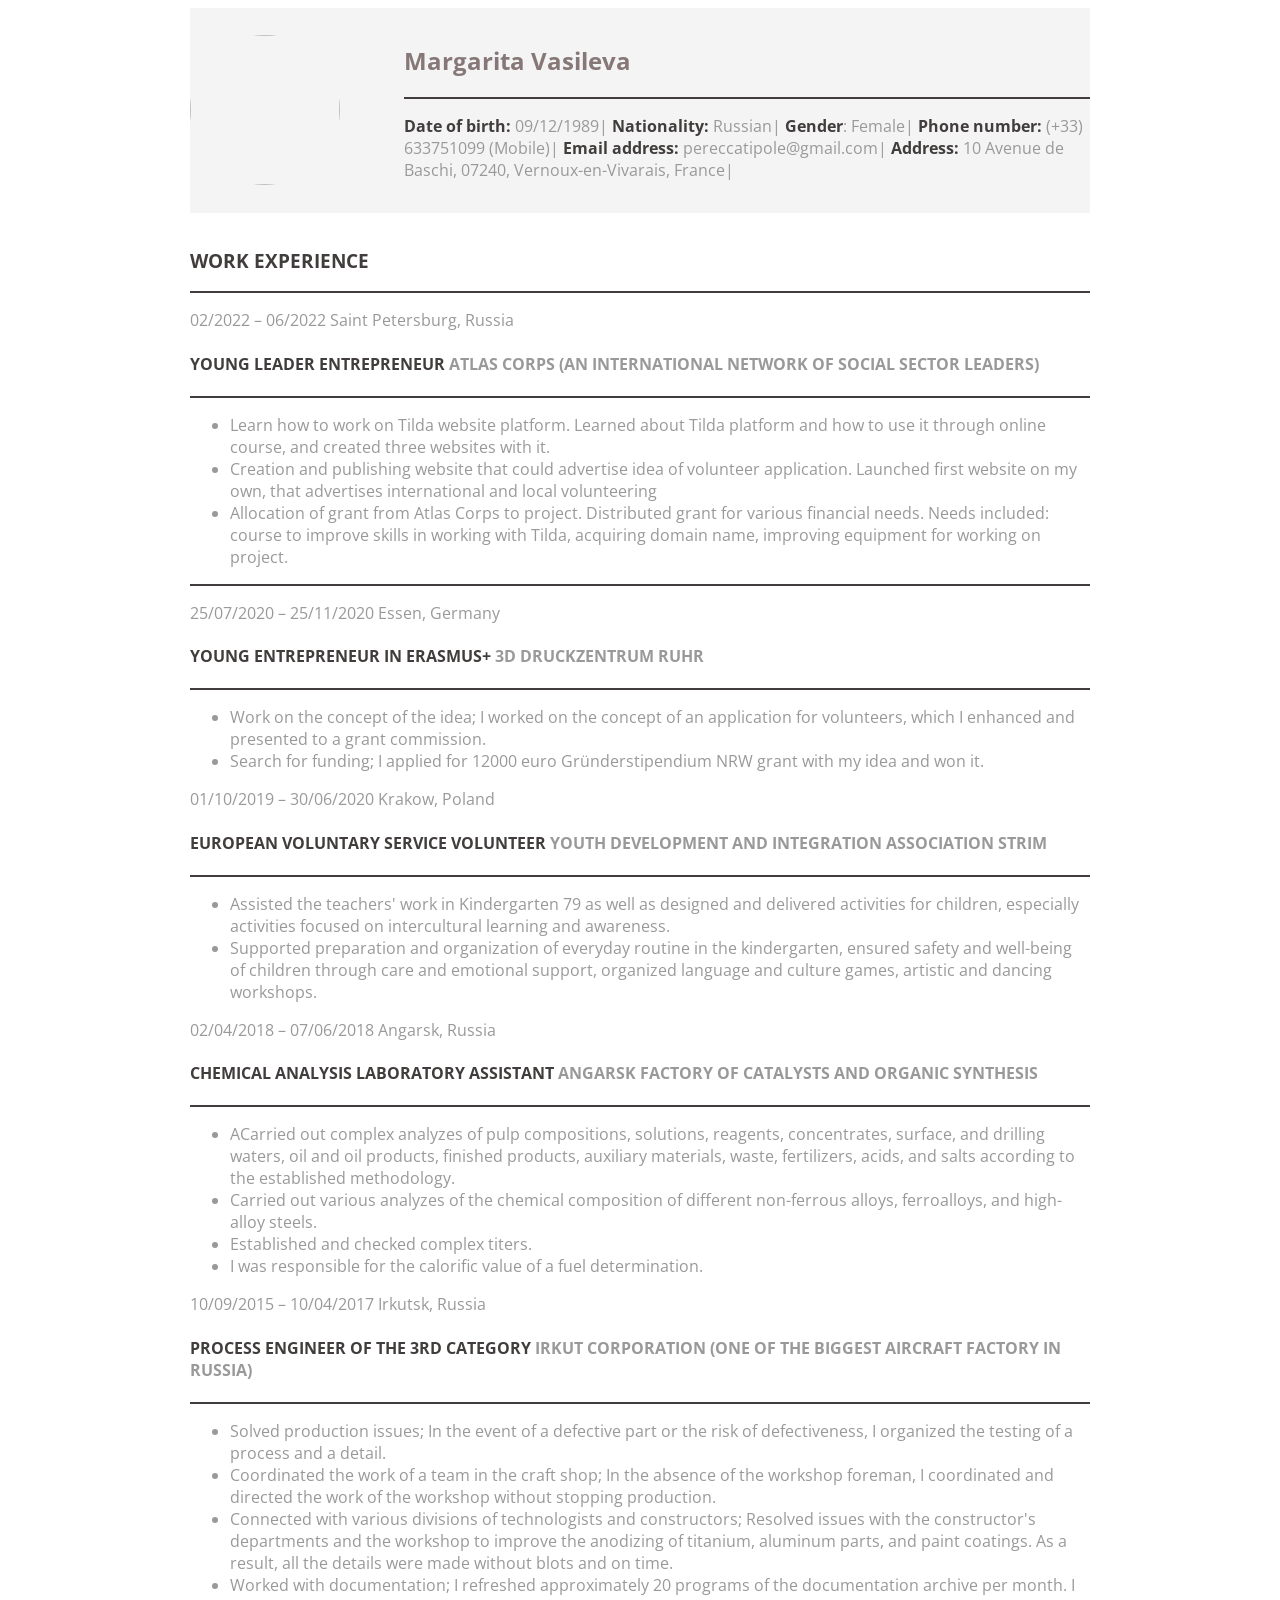
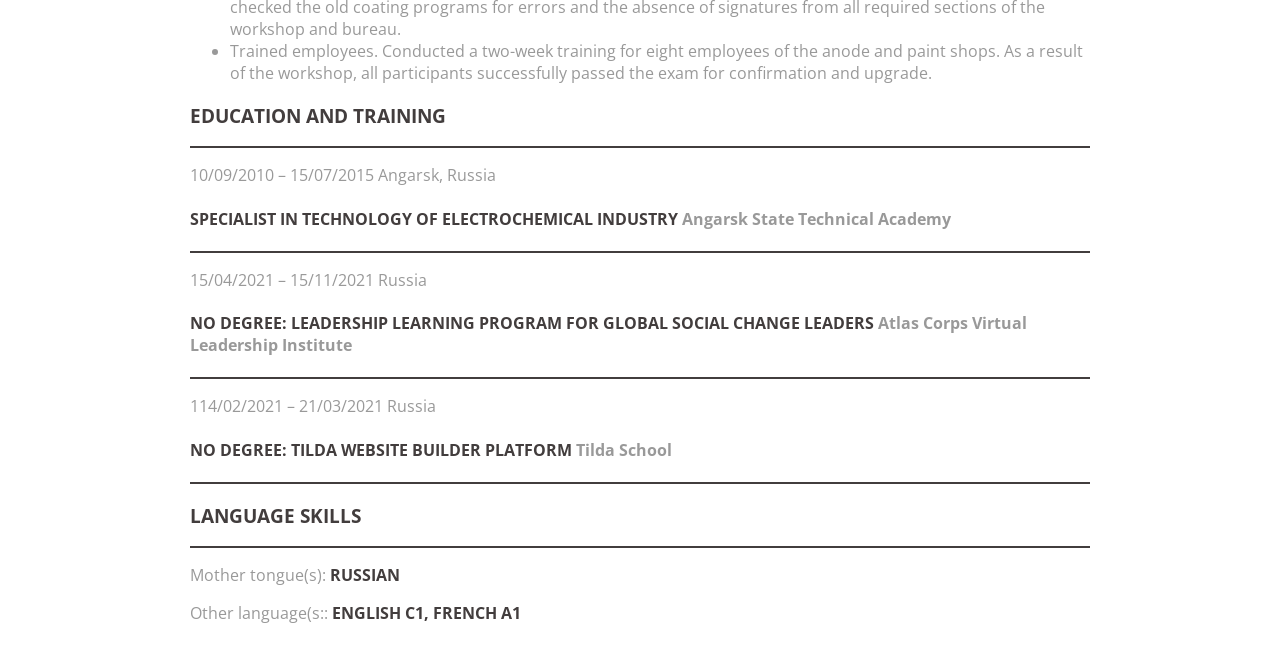
==== index.html @ e41191e8 "Add files via upload" ====
<!DOCTYPE html>
<html lang="en" dir="ltr">
  <head>
    <meta charset="utf-8">
    <title>Margarita Vasileva</title>
    <link rel="stylesheet" href="styles/style2.css">
  </head>
  <body>
      <div id="main--container">
        <section id="wrapper--hero" class="section--page">
          <img id="head-pic" src="file:///Users/margaritavasileva/Documents/CV/assets/photo_2023-01-18_13-47-44.jpg">
          <div>
            <h1>Margarita Vasileva</h1>
            <hr>
            <p><strong>Date of birth:</strong> 09/12/1989| <strong>Nationality:</strong> Russian| <strong>Gender</strong>: Female| <strong>Phone
number:</strong> (+33) 633751099 (Mobile)| <strong>Email address:</strong> pereccatipole@gmail.com|
<strong>Address:</strong> 10 Avenue de Baschi, 07240, Vernoux-en-Vivarais, France|</p>
          </div>
        </section>
      </div>
      <div id="second--container">
         <section class="section--page">
            <div>
              <h3>WORK EXPERIENCE</h3>
              <hr>
              </div>
               <div>
                 <p>02/2022 – 06/2022 Saint Petersburg, Russia</p>
                 <h4>YOUNG LEADER ENTREPRENEUR <span class="fontclass">ATLAS CORPS (AN INTERNATIONAL NETWORK OF SOCIAL
SECTOR LEADERS)</span></h4>
                  <hr>
                   <ul>
                      <li>Learn how to work on Tilda website platform. Learned about Tilda platform and how to use it through
online course, and created three websites with it.</li>
                      <li>Creation and publishing website that could advertise idea of volunteer application. Launched first
website on my own, that advertises international and local volunteering</li>
                      <li>Allocation of grant from Atlas Corps to project. Distributed grant for various financial needs. Needs
included: course to improve skills in working with Tilda, acquiring domain name, improving
equipment for working on project.</li>
                   </ul>
                 </div>
                 <div>
                   <hr>
                   <p>25/07/2020 – 25/11/2020 Essen, Germany</p>
                   <h4>YOUNG ENTREPRENEUR IN ERASMUS+ <span class="fontclass">3D DRUCKZENTRUM RUHR</span></h4>
                    <hr>
                     <ul>
                        <li>Work on the concept of the idea; I worked on the concept of an application for volunteers, which I
enhanced and presented to a grant commission.</li>
                        <li> Search for funding; I applied for 12000 euro Gründerstipendium NRW grant with my idea and won it.</li>
                     </ul>
                 </div>
                 <div>
                   <p>01/10/2019 – 30/06/2020 Krakow, Poland</p>
                   <h4>EUROPEAN VOLUNTARY SERVICE VOLUNTEER <span class="fontclass">YOUTH DEVELOPMENT AND INTEGRATION
ASSOCIATION STRIM</span></h4>
                    <hr>
                     <ul>
                        <li>Assisted the teachers' work in Kindergarten 79 as well as designed and delivered activities for children,
especially activities focused on intercultural learning and awareness.</li>
                        <li> Supported preparation and organization of everyday routine in the kindergarten, ensured safety and
well-being of children through care and emotional support, organized language and culture games,
artistic and dancing workshops.</li>
                     </ul>
                 </div>
                 <div>
                   <p>02/04/2018 – 07/06/2018 Angarsk, Russia</p>
                   <h4>CHEMICAL ANALYSIS LABORATORY ASSISTANT <span class="fontclass">ANGARSK FACTORY OF CATALYSTS AND
ORGANIC SYNTHESIS</span></h4>
                    <hr>
                     <ul>
                        <li>ACarried out complex analyzes of pulp compositions, solutions, reagents, concentrates, surface, and
drilling waters, oil and oil products, finished products, auxiliary materials, waste, fertilizers, acids,
and salts according to the established methodology.</li>
                        <li>Carried out various analyzes of the chemical composition of different non-ferrous alloys, ferroalloys,
and high-alloy steels.</li>
                        <li>Established and checked complex titers.</li>
                        <li>I was responsible for the calorific value of a fuel determination.</li>
                     </ul>
                 </div>
                 <div>
                   <p>10/09/2015 – 10/04/2017 Irkutsk, Russia</p>
                   <h4>PROCESS ENGINEER OF THE 3RD CATEGORY <span class="fontclass">IRKUT CORPORATION (ONE OF THE BIGGEST
AIRCRAFT FACTORY IN RUSSIA)</span></h4>
                    <hr>
                     <ul>
                        <li>Solved production issues; In the event of a defective part or the risk of defectiveness, I organized the
testing of a process and a detail.</li>
                        <li>Coordinated the work of a team in the craft shop; In the absence of the workshop foreman, I
coordinated and directed the work of the workshop without stopping production.</li>
                        <li> Connected with various divisions of technologists and constructors; Resolved issues with the
constructor's departments and the workshop to improve the anodizing of titanium, aluminum parts,
and paint coatings. As a result, all the details were made without blots and on time.</li>
                        <li>Worked with documentation; I refreshed approximately 20 programs of the documentation archive
per month. I checked the old coating programs for errors and the absence of signatures from all
required sections of the workshop and bureau.</li>
                        <li> Trained employees. Conducted a two-week training for eight employees of the anode and paint shops.
As a result of the workshop, all participants successfully passed the exam for confirmation and
upgrade.</li>
                     </ul>
                  </div>
                  <div>
                    <h3>EDUCATION AND TRAINING</h3>
                    <hr>
                  </div>
                  <div>
                    <p>10/09/2010 – 15/07/2015 Angarsk, Russia</p>
                    <h4>SPECIALIST IN TECHNOLOGY OF ELECTROCHEMICAL INDUSTRY <span class="fontclass">Angarsk State Technical
Academy</span></h4>
                     <hr>
                  </div>
                  <div>
                    <p>15/04/2021 – 15/11/2021 Russia</p>
                    <h4>NO DEGREE: LEADERSHIP LEARNING PROGRAM FOR GLOBAL SOCIAL CHANGE LEADERS <span class="fontclass">Atlas
Corps Virtual Leadership Institute</span></h4>
                    <hr>
                 </div>
                 <div>
                   <p>114/02/2021 – 21/03/2021 Russia</p>
                   <h4>NO DEGREE: TILDA WEBSITE BUILDER PLATFORM <span class="fontclass">Tilda School</span></h4>
                   <hr>
                   </div>
                   <div>
                     <h3>LANGUAGE SKILLS</h3>
                     <hr>
                   </div>
                   <div>
                     <p>Mother tongue(s): <strong>RUSSIAN</strong></p>
                     <p>Other language(s:: <strong>ENGLISH C1, FRENCH A1</strong></p>
                   </div>
         </section>
      </div>
  </body>
</html>
---- styles/style2.css ----
@import url('https://fonts.googleapis.com/css2?family=Open+Sans:wght@300&display=swap');

:root{
    --mainTextColor:rgb(66, 61, 61);
    --secondaryTextColor:rgb(91,87,87);
    --titlecolor:rgb(135,120,120);
    --mainTextColorlight:rgb(153,153,153);
    --mainBgColor:rgba(233, 233, 233, 0.5);
    --secondaryBgColor:rgb(255,255,255);
}

*{
  font-family: 'Open Sans' ;
  line-height: 1,5em;
  color: var(--mainTextColor);
}

h1{
  color: var(--titlecolor);
}

p,li,ul{
  color: var(--mainTextColorlight);
}

.fontclass{
  color: var(--mainTextColorlight);
}

hr{
  border-style: solid;
  border-width: 1px;
}

#head-pic{
        width: 150px;
        height: 150px;
        object-fit: cover;
        border-radius: 50%;
}

#main--container{
    max-width: 900px;
    margin: 0 auto;
    background-color: var(--mainBgColor);
}

#wrapper--hero{
        display: flex;
        align-items: center;
        gap: 4em;
}

#second--container{
        max-width: 900px;
        margin: 0 auto;
        background-color: var(--secondaryBgColor);
}

.section--page{
    padding-top: 1em;
    padding-bottom: 1em;
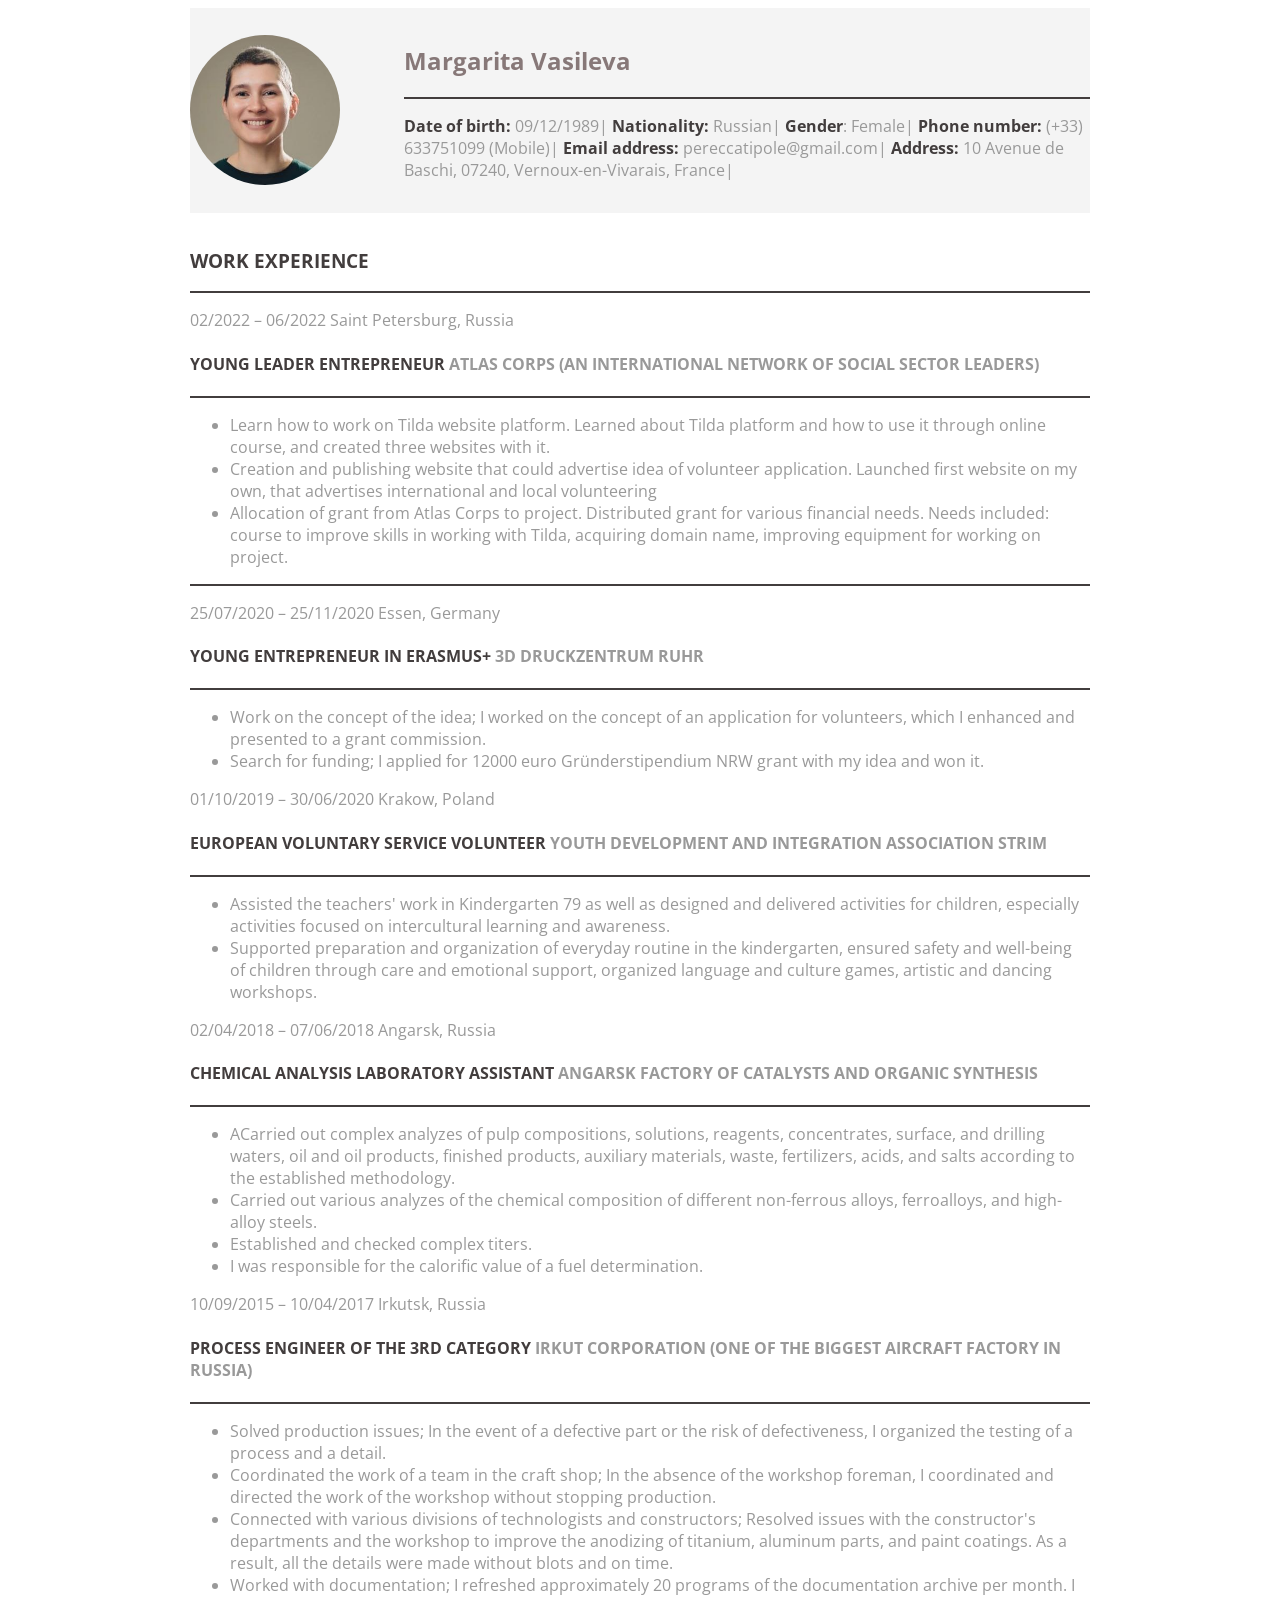
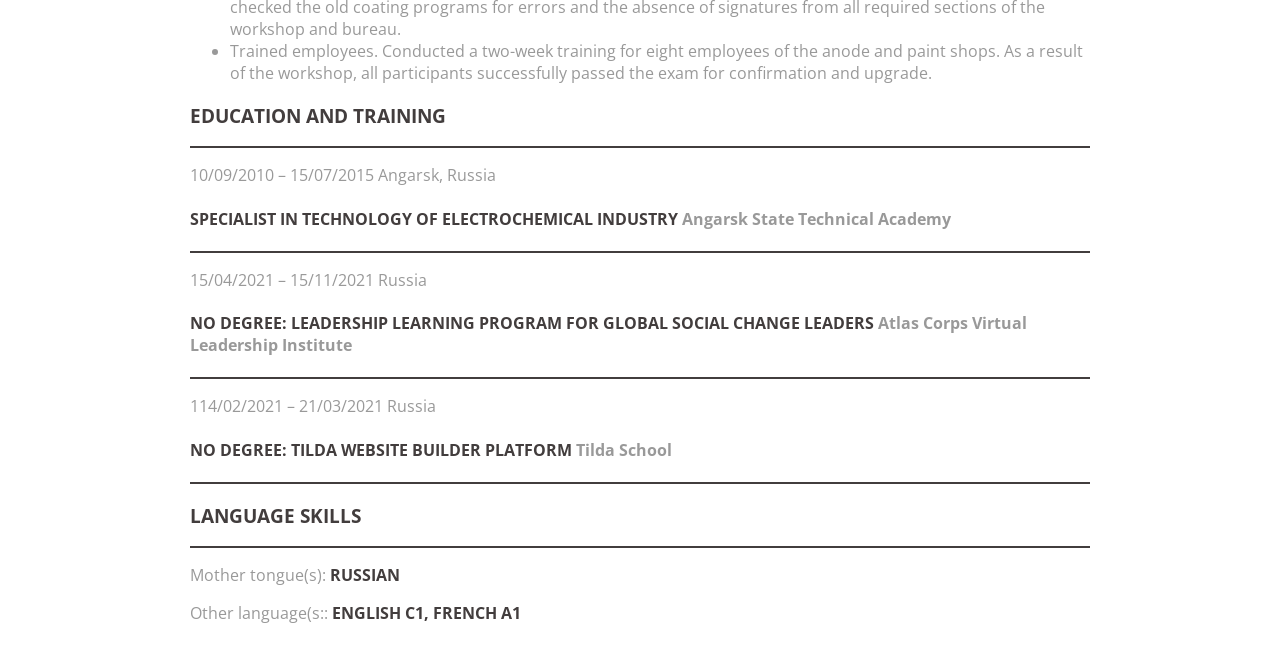
==== commit df70f677: "Update index.html" ====
--- a/index.html
+++ b/index.html
@@ -8,7 +8,7 @@
   <body>
       <div id="main--container">
         <section id="wrapper--hero" class="section--page">
-          <img id="head-pic" src="file:///Users/margaritavasileva/Documents/CV/assets/photo_2023-01-18_13-47-44.jpg">
+          <img id="head-pic" src="assets/photo_2023-01-18_13-47-44.jpg">
           <div>
             <h1>Margarita Vasileva</h1>
             <hr>
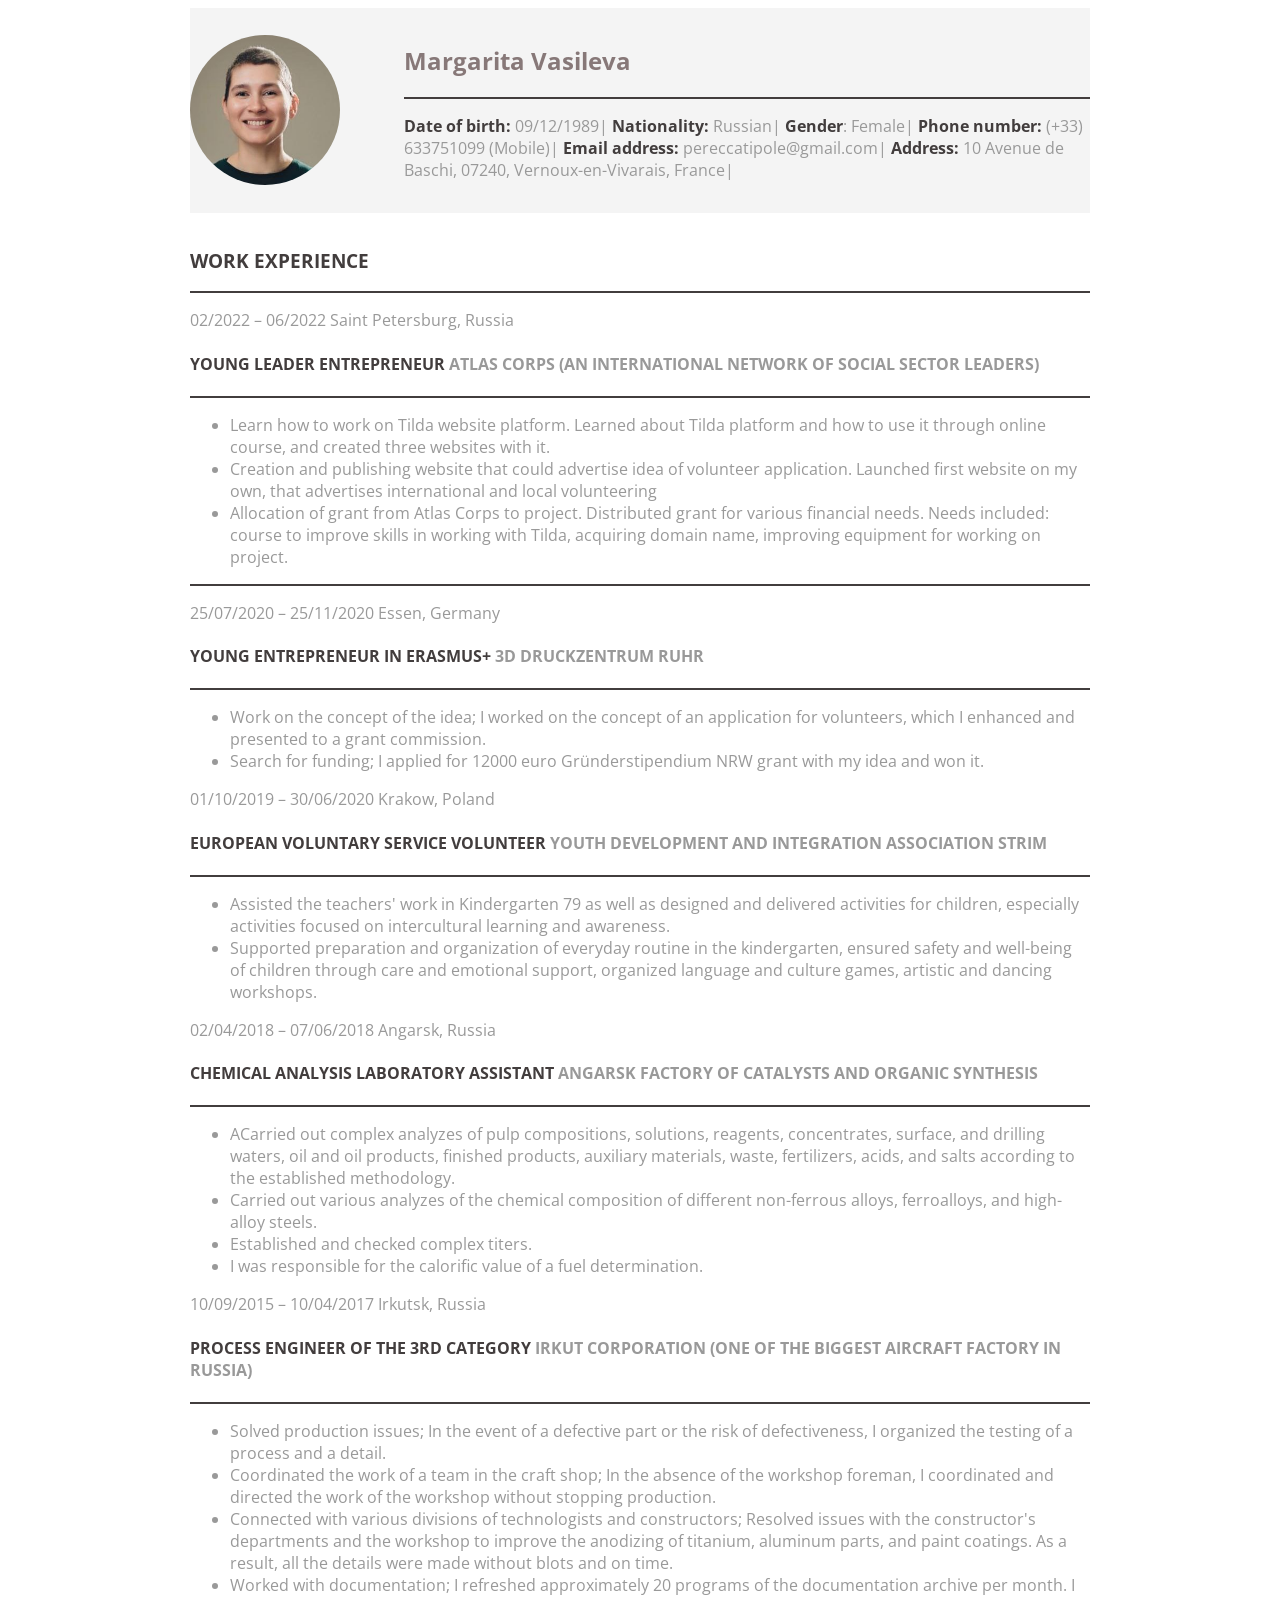
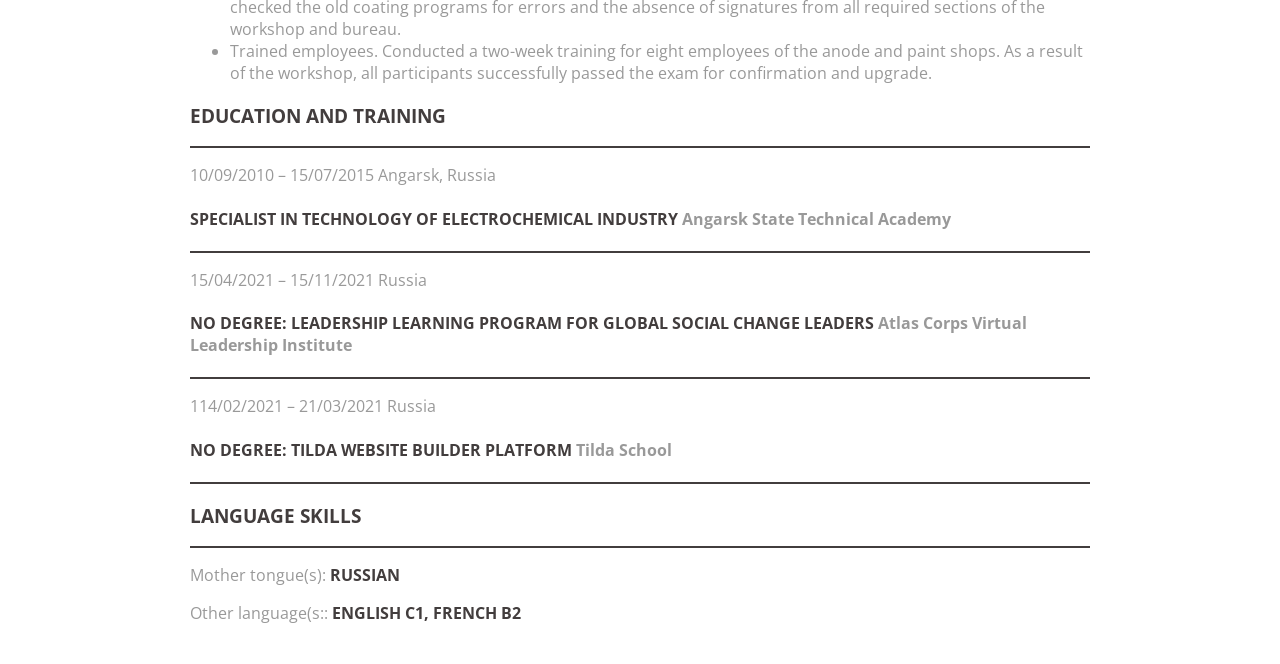
==== commit 518ea1ce: "Update index.html" ====
--- a/index.html
+++ b/index.html
@@ -126,7 +126,7 @@
                    </div>
                    <div>
                      <p>Mother tongue(s): <strong>RUSSIAN</strong></p>
-                     <p>Other language(s:: <strong>ENGLISH C1, FRENCH A1</strong></p>
+                     <p>Other language(s:: <strong>ENGLISH C1, FRENCH B2</strong></p>
                    </div>
          </section>
       </div>
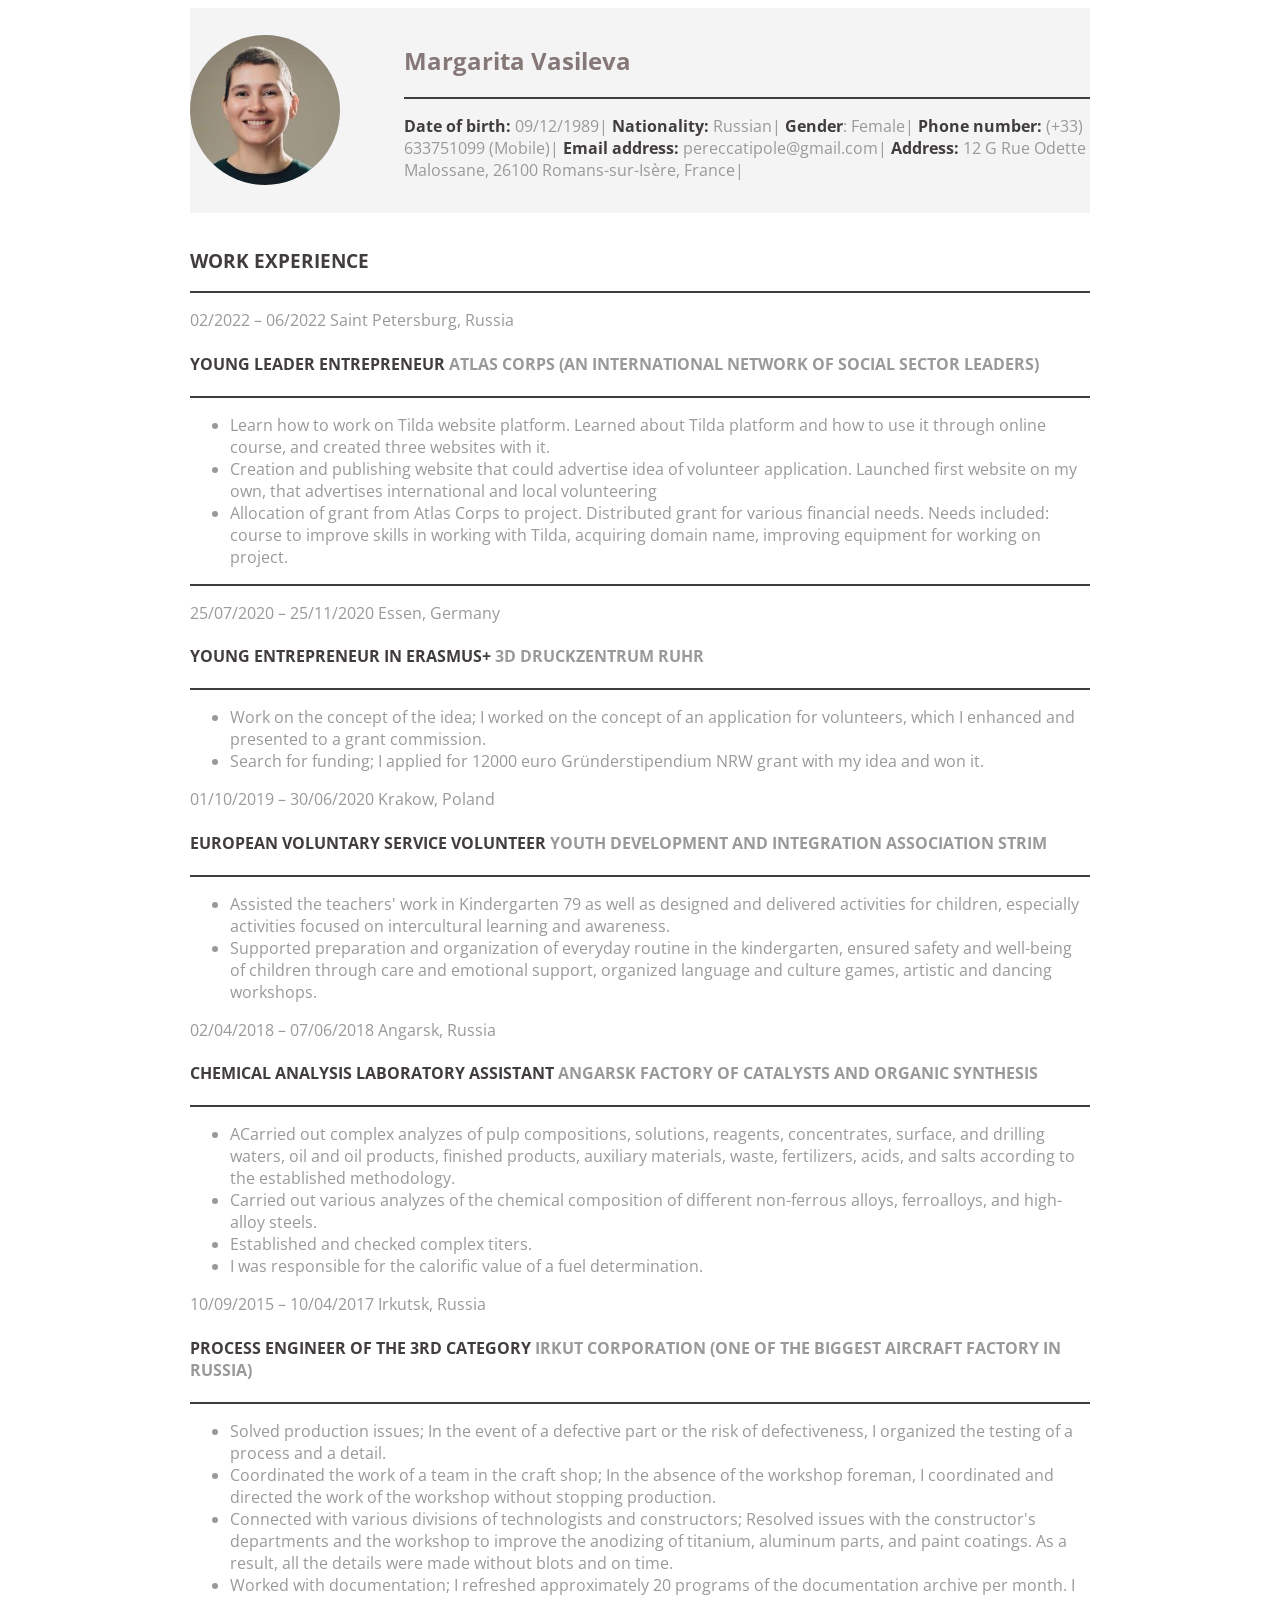
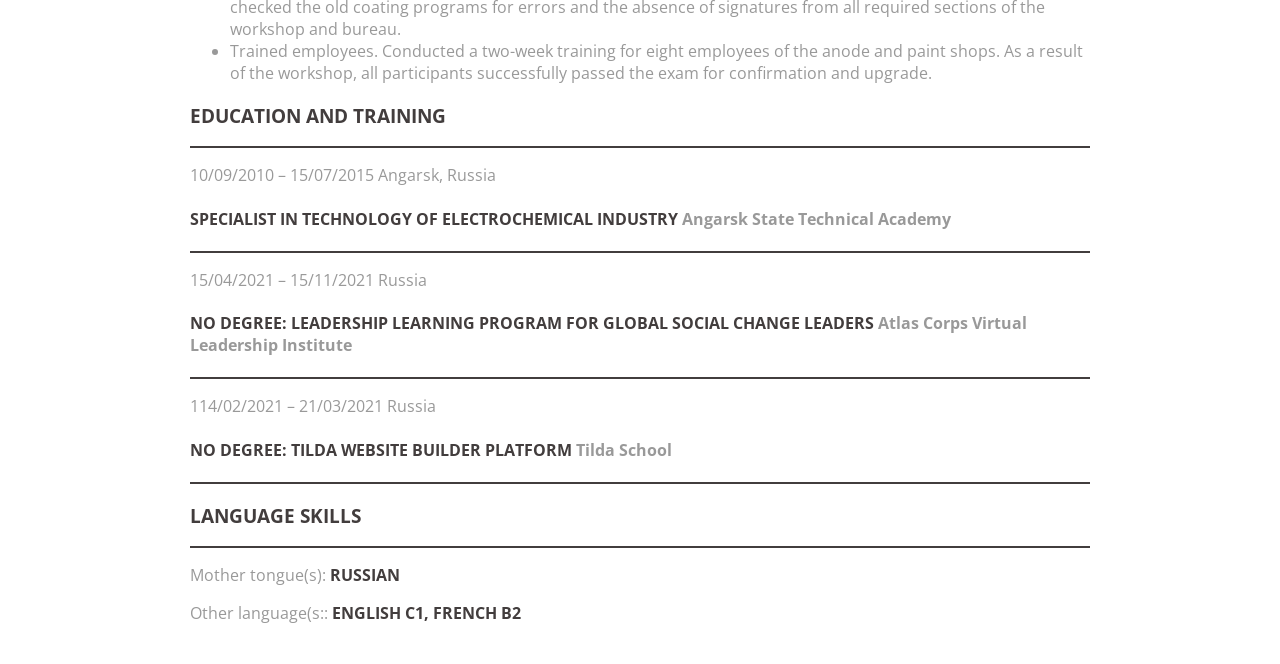
==== commit c3c64c71: "Update index.html" ====
--- a/index.html
+++ b/index.html
@@ -14,7 +14,7 @@
             <hr>
             <p><strong>Date of birth:</strong> 09/12/1989| <strong>Nationality:</strong> Russian| <strong>Gender</strong>: Female| <strong>Phone
 number:</strong> (+33) 633751099 (Mobile)| <strong>Email address:</strong> pereccatipole@gmail.com|
-<strong>Address:</strong> 10 Avenue de Baschi, 07240, Vernoux-en-Vivarais, France|</p>
+<strong>Address:</strong> 12 G Rue Odette Malossane, 26100 Romans-sur-Isère, France|</p>
           </div>
         </section>
       </div>
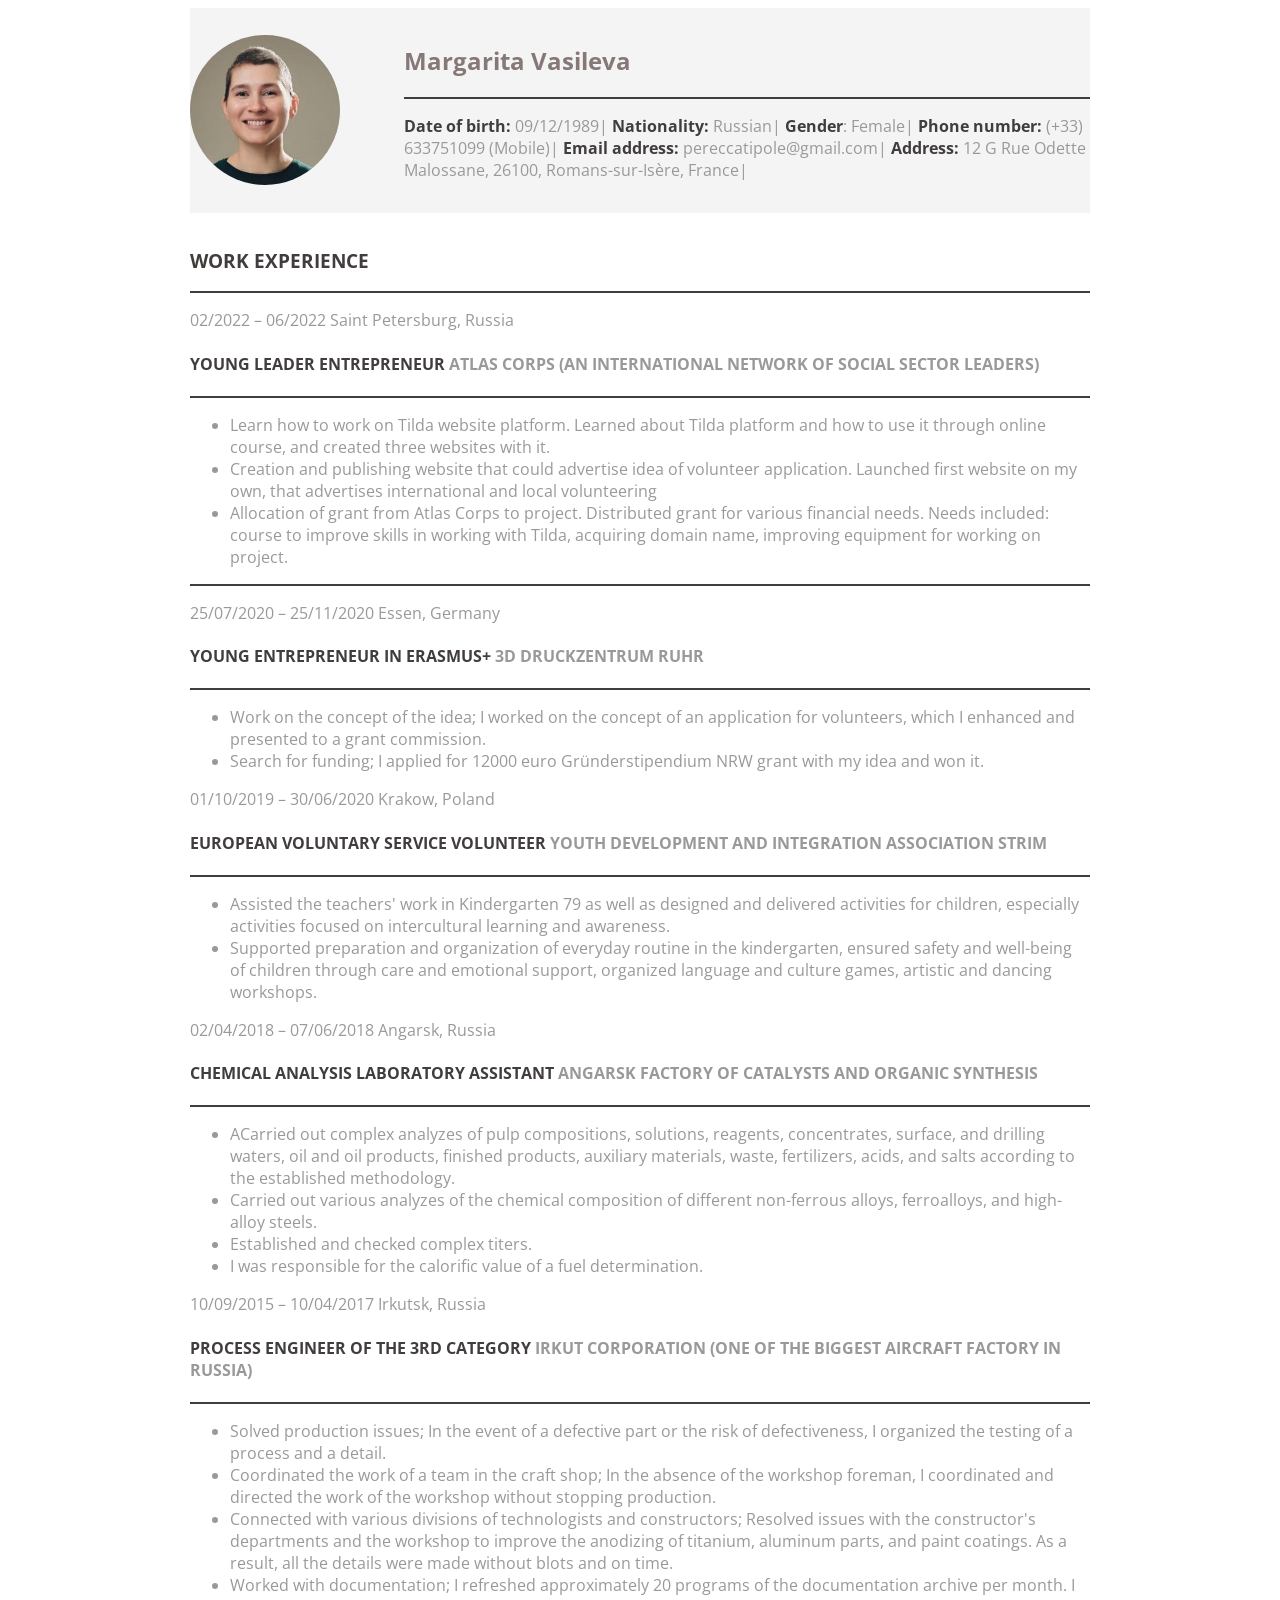
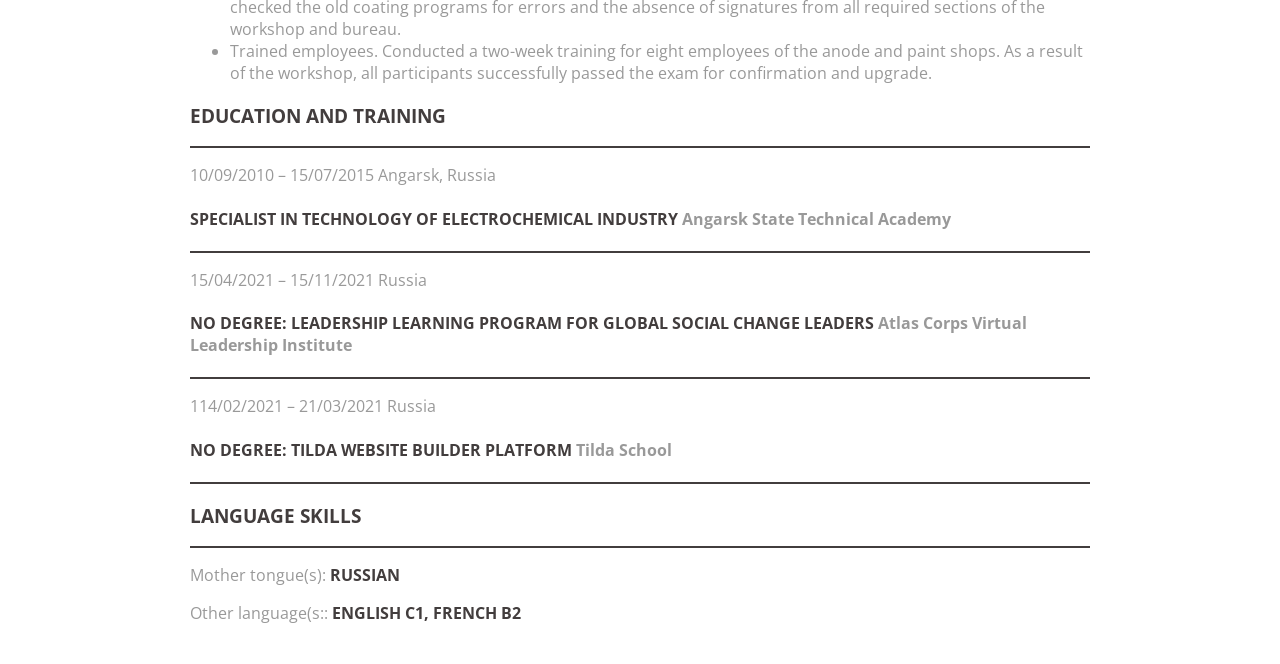
==== commit e52e1819: "Update index.html" ====
--- a/index.html
+++ b/index.html
@@ -14,7 +14,7 @@
             <hr>
             <p><strong>Date of birth:</strong> 09/12/1989| <strong>Nationality:</strong> Russian| <strong>Gender</strong>: Female| <strong>Phone
 number:</strong> (+33) 633751099 (Mobile)| <strong>Email address:</strong> pereccatipole@gmail.com|
-<strong>Address:</strong> 12 G Rue Odette Malossane, 26100 Romans-sur-Isère, France|</p>
+<strong>Address:</strong> 12 G Rue Odette Malossane, 26100, Romans-sur-Isère, France|</p>
           </div>
         </section>
       </div>
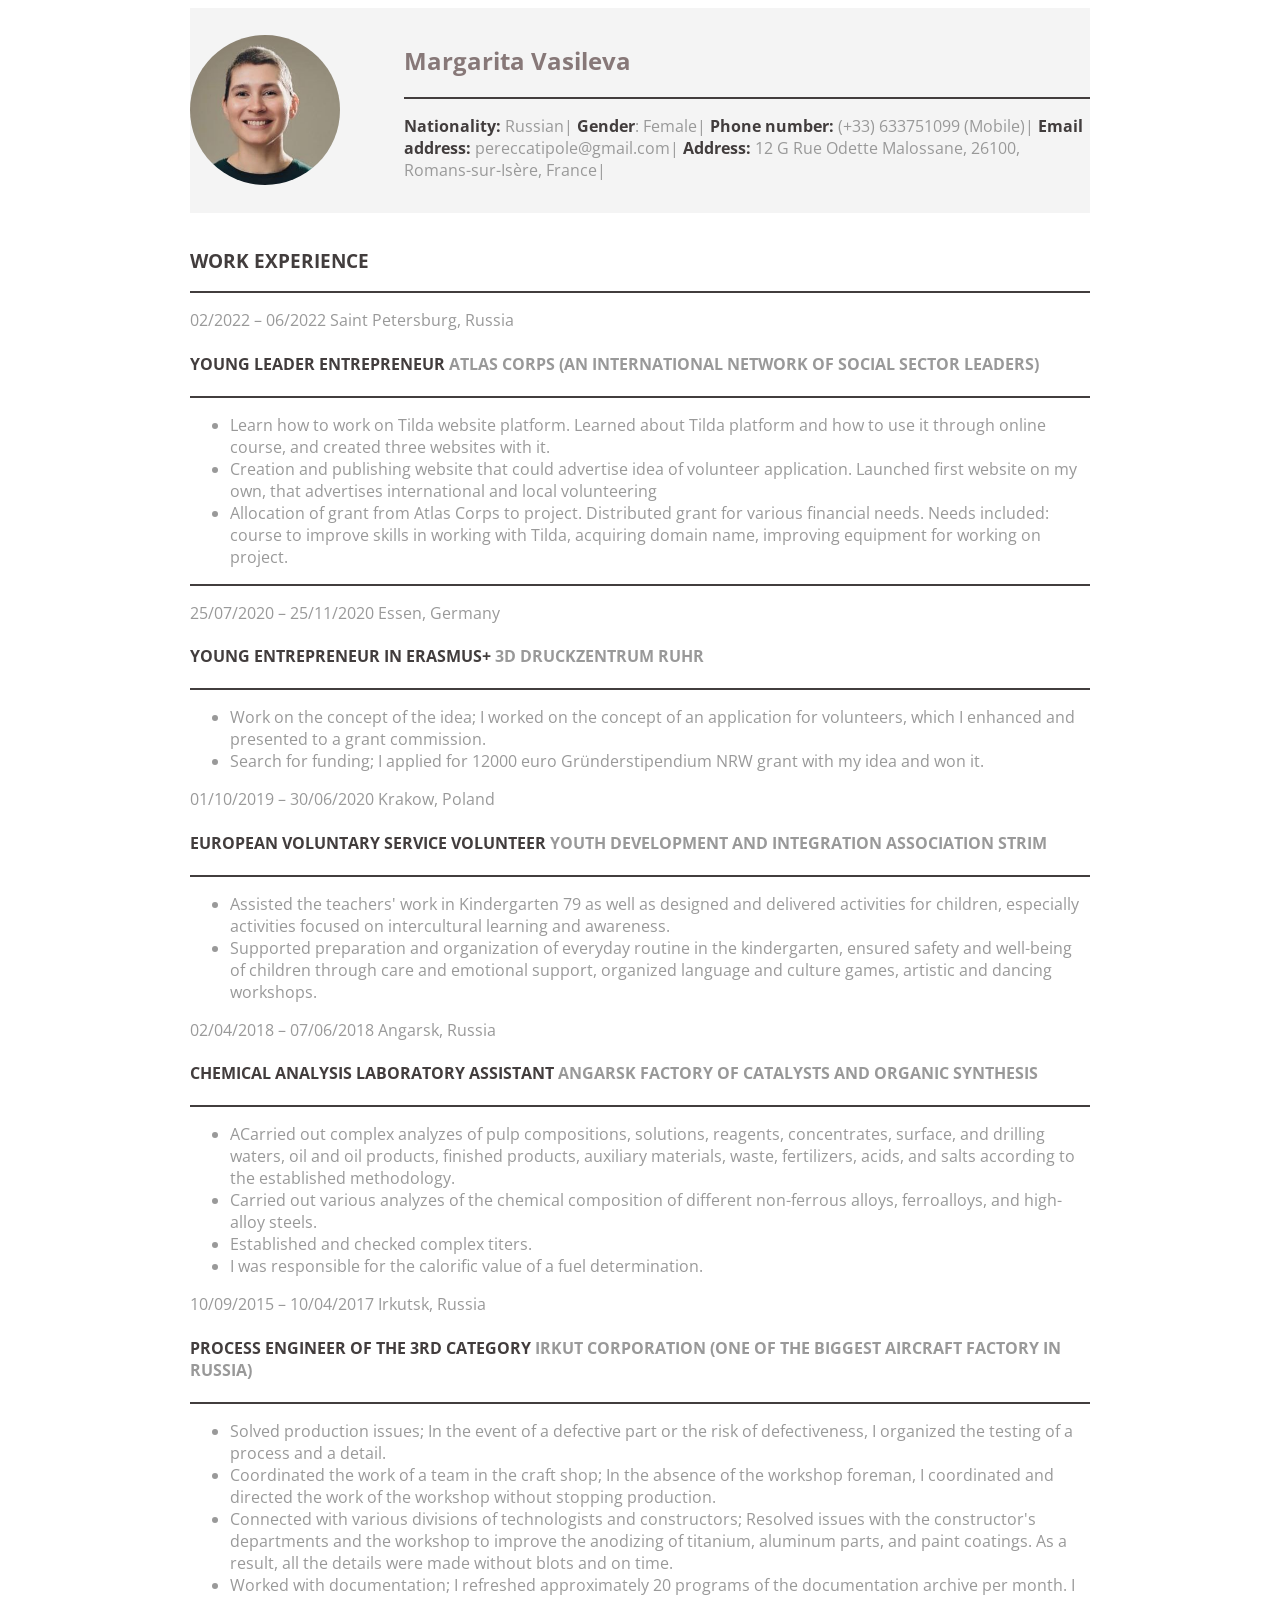
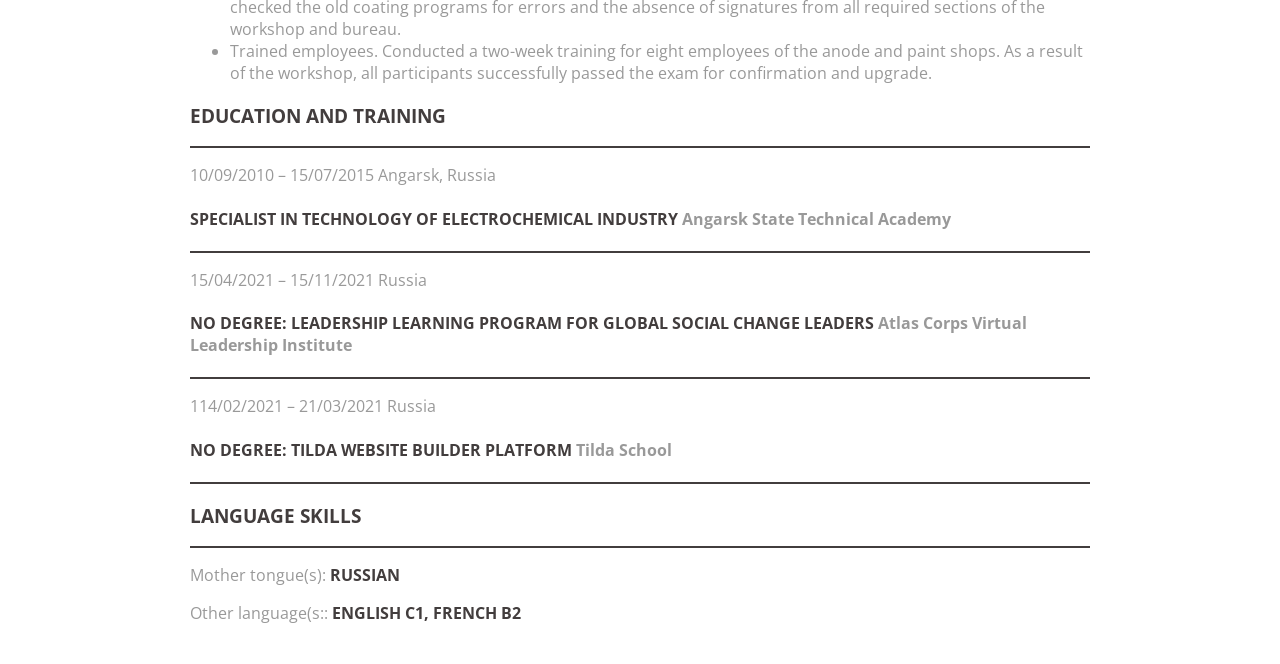
==== commit 777035ff: "Update index.html" ====
--- a/index.html
+++ b/index.html
@@ -12,7 +12,7 @@
           <div>
             <h1>Margarita Vasileva</h1>
             <hr>
-            <p><strong>Date of birth:</strong> 09/12/1989| <strong>Nationality:</strong> Russian| <strong>Gender</strong>: Female| <strong>Phone
+            <p><strong>Nationality:</strong> Russian| <strong>Gender</strong>: Female| <strong>Phone
 number:</strong> (+33) 633751099 (Mobile)| <strong>Email address:</strong> pereccatipole@gmail.com|
 <strong>Address:</strong> 12 G Rue Odette Malossane, 26100, Romans-sur-Isère, France|</p>
           </div>
